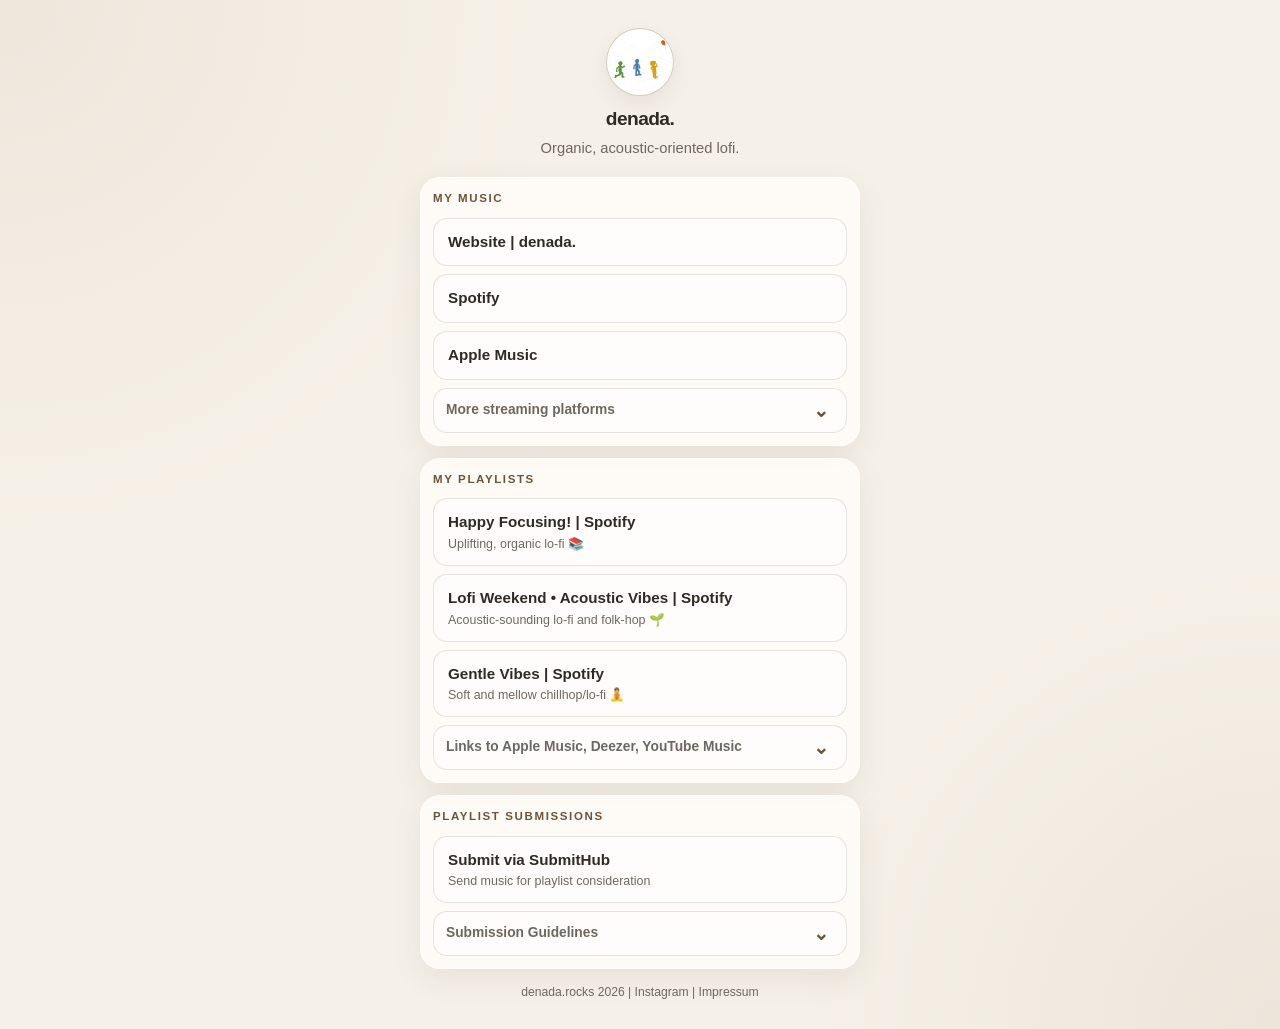
==== hi.html @ 38a76f17 "Update hi.html" ====
<!DOCTYPE html>
<html lang="en">
<head>
  <meta charset="UTF-8" />
  <meta name="viewport" content="width=device-width, initial-scale=1.0" />
  <title>denada. | Links</title>
  <meta name="description" content="Link in bio for denada." />
  <style>
    :root {
      --bg: #f6f1e8;
      --bg-soft: #efe7da;
      --card: rgba(255, 252, 247, 0.86);
      --card-strong: rgba(255, 252, 247, 0.96);
      --text: #2f2a25;
      --muted: #6f675f;
      --line: rgba(47, 42, 37, 0.12);
      --accent: #8b6b4b;
      --accent-dark: #6f5338;
      --shadow: 0 10px 30px rgba(47, 42, 37, 0.08);
      --radius: 20px;
      --radius-sm: 14px;
      --max-width: 440px;
    }

    * {
      box-sizing: border-box;
    }

    html,
    body {
      margin: 0;
      padding: 0;
      min-height: 100%;
    }

    html {
      -webkit-text-size-adjust: 100%;
    }

    body {
      font-family: -apple-system, BlinkMacSystemFont, "Segoe UI", Roboto, Arial, sans-serif;
      background:
        radial-gradient(circle at top left, rgba(139, 107, 75, 0.08), transparent 35%),
        radial-gradient(circle at bottom right, rgba(111, 83, 56, 0.08), transparent 30%),
        var(--bg);
      color: var(--text);
      line-height: 1.5;
      display: flex;
      justify-content: center;
      padding: 18px 14px 28px;
    }

    a {
      color: inherit;
      text-decoration: none;
    }

    .wrap {
      width: 100%;
      max-width: var(--max-width);
    }

    .hero {
      text-align: center;
      padding: 10px 8px 18px;
    }

    .avatar {
      display: block;
      width: 68px;
      height: 68px;
      margin: 0 auto 12px;
      border-radius: 50%;
      object-fit: cover;
      border: 1px solid rgba(47, 42, 37, 0.1);
      box-shadow: 0 8px 20px rgba(47, 42, 37, 0.08);
      background: #e8dfd3;
    }

    h1 {
      margin: 0;
      font-size: 1.2rem;
      line-height: 1.15;
      letter-spacing: -0.03em;
      font-weight: 700;
    }

    .tagline {
      margin: 8px auto 0;
      max-width: 32ch;
      color: var(--muted);
      font-size: 0.92rem;
      line-height: 1.45;
    }

    .sections {
      display: grid;
      gap: 12px;
    }

    .section {
      background: var(--card);
      border: 1px solid rgba(255, 255, 255, 0.55);
      border-radius: var(--radius);
      box-shadow: var(--shadow);
      padding: 12px;
    }

    .section-title {
      margin: 0 0 10px;
      font-size: 0.72rem;
      text-transform: uppercase;
      letter-spacing: 0.14em;
      color: var(--accent-dark);
      font-weight: 700;
    }

    .links {
      display: grid;
      gap: 8px;
    }

    .link,
    .sub-link {
      display: flex;
      align-items: center;
      justify-content: flex-start;
      gap: 12px;
      min-height: 48px;
      padding: 12px 14px;
      border-radius: var(--radius-sm);
      border: 1px solid var(--line);
      background: rgba(255, 255, 255, 0.55);
      color: var(--text);
      font-size: 0.95rem;
      font-weight: 600;
      transition: transform 120ms ease, box-shadow 120ms ease, border-color 120ms ease, background 120ms ease;
      -webkit-tap-highlight-color: transparent;
    }

    .sub-link {
      min-height: 42px;
      padding: 10px 12px;
      font-size: 0.88rem;
      font-weight: 600;
      background: rgba(255, 255, 255, 0.55);
    }

    .link:hover,
    .link:focus-visible,
    .sub-link:hover,
    .sub-link:focus-visible {
      transform: translateY(-1px);
      box-shadow: var(--shadow);
      border-color: rgba(47, 42, 37, 0.18);
      background: #fff;
      outline: none;
    }

    .link:active,
    .sub-link:active {
      transform: translateY(0);
    }

    .link-main {
      display: flex;
      flex-direction: column;
      gap: 2px;
      min-width: 0;
      width: 100%;
    }

    .link-label {
      white-space: nowrap;
      overflow: hidden;
      text-overflow: ellipsis;
    }

    .link-note {
      color: var(--muted);
      font-size: 0.78rem;
      font-weight: 500;
      line-height: 1.35;
    }

    .arrow {
      display: none;
    }

    details {
      border-radius: var(--radius-sm);
    }

    .toggle-summary {
      list-style: none;
      display: flex;
      align-items: center;
      justify-content: space-between;
      gap: 10px;
      min-height: 42px;
      padding: 10px 12px;
      border-radius: var(--radius-sm);
      border: 1px solid var(--line);
      background: rgba(255, 255, 255, 0.55);
      color: var(--muted);
      font-size: 0.86rem;
      font-weight: 600;
      cursor: pointer;
      transition: background 120ms ease, border-color 120ms ease, box-shadow 120ms ease, transform 120ms ease;
    }

    .toggle-summary::-webkit-details-marker {
      display: none;
    }

    .toggle-summary:hover,
    .toggle-summary:focus-visible {
      background: #fff;
      border-color: rgba(47, 42, 37, 0.18);
      box-shadow: var(--shadow);
      transform: translateY(-1px);
      outline: none;
    }

    .toggle-icon {
      display: flex;
      align-items: center;
      justify-content: center;
      flex: 0 0 auto;
      width: 1.4em;
      height: 1.2em;
      color: var(--accent-dark);
      font-size: 1.2rem;
      line-height: 1;
      font-weight: 700;
      transition: transform 160ms ease;
    }

    details[open] .toggle-icon {
      transform: rotate(180deg);
    }

    .toggle-content {
      margin-top: 8px;
      padding: 10px;
      border: 1px solid var(--line);
      border-radius: var(--radius-sm);
      background: rgba(255, 255, 255, 0.55);
    }

    .toggle-text {
      margin: 0 0 8px;
      color: var(--muted);
      font-size: 0.82rem;
      line-height: 1.45;
    }

    .sub-links {
      display: grid;
      gap: 8px;
    }

    .footer {
      text-align: center;
      color: var(--muted);
      font-size: 0.76rem;
      padding: 14px 4px 0;
    }

    @media (max-width: 420px) {
      body {
        padding: 14px 10px 22px;
      }

      .hero {
        padding-bottom: 16px;
      }

      .avatar {
        width: 62px;
        height: 62px;
        margin-bottom: 10px;
      }

      h1 {
        font-size: 1.1rem;
      }

      .tagline {
        font-size: 0.88rem;
      }

      .section {
        padding: 10px;
      }

      .link,
      .sub-link {
        padding-left: 12px;
        padding-right: 12px;
      }

      .toggle-icon {
        font-size: 1.65rem;
      }
    }
  </style>
</head>
<body>
  <main class="wrap">
    <header class="hero">
      <img class="avatar" src="media/This_is_denada_Cover_small.jpg" alt="denada. logo" />
      <h1>denada.</h1>
      <p class="tagline">Organic, acoustic-oriented lofi.</p>
    </header>

    <div class="sections">
      <section class="section" aria-labelledby="music-title">
        <h2 class="section-title" id="music-title">My Music</h2>
        <div class="links">
          <a class="link" href="https://www.denada.rocks/" target="_blank" rel="noopener noreferrer">
            <span class="link-main">
              <span class="link-label">Website | denada.</span>
            </span>
          </a>

          <a class="link" href="https://open.spotify.com/artist/4ZKbNyILNSRRiiLBm8eUz3?si=KdamcO8JQkami3hMb6oAsQ" target="_blank" rel="noopener noreferrer">
            <span class="link-main">
              <span class="link-label">Spotify</span>
            </span>
          </a>

          <a class="link" href="https://music.apple.com/de/artist/denada/1569025652?l=en-GB" target="_blank" rel="noopener noreferrer">
            <span class="link-main">
              <span class="link-label">Apple Music</span>
            </span>
          </a>

          <details>
            <summary class="toggle-summary">
              <span>More streaming platforms</span>
              <span class="toggle-icon">⌄</span>
            </summary>
            <div class="toggle-content">
              <div class="sub-links">
                <a class="sub-link" href="https://deezer.page.link/upo1anz1cdYuNjSo9" target="_blank" rel="noopener noreferrer">
                  <span>Deezer</span>
                </a>

                <a class="sub-link" href="https://www.youtube.com/@denada." target="_blank" rel="noopener noreferrer">
                  <span>YouTube Music</span>
                </a>

                <a class="sub-link" href="https://soundcloud.com/denada-music/" target="_blank" rel="noopener noreferrer">
                  <span>SoundCloud</span>
                </a>

                <a class="sub-link" href="https://www.amazon.de/music/player/artists/B095RS9D66/denada" target="_blank" rel="noopener noreferrer">
                  <span>Amazon Music</span>
                </a>

                <a class="sub-link" href="https://tidal.com/artist/25282285" target="_blank" rel="noopener noreferrer">
                  <span>Tidal</span>
                </a>
              </div>
            </div>
          </details>
        </div>
      </section>

      <section class="section" aria-labelledby="playlists-title">
        <h2 class="section-title" id="playlists-title">My Playlists</h2>
        <div class="links">
          <a class="link" href="https://open.spotify.com/playlist/2yM0Mk5U7EAF8bMwvcjMEy?si=2d8cecace7e74e8d" target="_blank" rel="noopener noreferrer">
            <span class="link-main">
              <span class="link-label">Happy Focusing! | Spotify</span>
              <span class="link-note">Uplifting, organic lo-fi 📚</span>
            </span>
          </a>

          <a class="link" href="https://open.spotify.com/playlist/4GEXdMPntQ0e6gx1YuKI6T?si=d0d2d50a4aef4034" target="_blank" rel="noopener noreferrer">
            <span class="link-main">
              <span class="link-label">Lofi Weekend • Acoustic Vibes | Spotify</span>
              <span class="link-note">Acoustic-sounding lo-fi and folk-hop 🌱</span>
            </span>
          </a>

          <a class="link" href="https://open.spotify.com/playlist/7lrk5fiS1vPyIXCjpr7PGA?si=8436cfe9fa9343f7" target="_blank" rel="noopener noreferrer">
            <span class="link-main">
              <span class="link-label">Gentle Vibes | Spotify</span>
              <span class="link-note">Soft and mellow chillhop/lo-fi 🧘</span>
            </span>
          </a>

          <details>
            <summary class="toggle-summary">
              <span>Links to Apple Music, Deezer, YouTube Music</span>
              <span class="toggle-icon">⌄</span>
            </summary>
            <div class="toggle-content">

              <div class="sub-links">
                <a class="sub-link" href="https://music.apple.com/de/playlist/happy-focusing/pl.u-bVeTKAAYzo?l=en" target="_blank" rel="noopener noreferrer">
                  <span>Happy Focusing! | Apple Music</span>
                </a>

                <a class="sub-link" href="https://music.apple.com/de/playlist/lofi-weekend-acoustic-vibes/pl.u-YmGqFgAAebl?l=en-GB" target="_blank" rel="noopener noreferrer">
                  <span>Lofi Weekend • Acoustic Vibes | Apple Music</span>
                </a>

                <a class="sub-link" href="https://music.apple.com/de/playlist/gentle-vibes/pl.u-YyRCgAAebl?l=en" target="_blank" rel="noopener noreferrer">
                  <span>Gentle Vibes | Apple Music</span>
                </a>

                <a class="sub-link" href="https://denada.rocks/index.html#playlists" target="_blank" rel="noopener noreferrer">
                  <span>Other links (Deezer, Youtube Music)</span>
                </a>
              </div>
            </div>
          </details>
        </div>
      </section>

      <section class="section" aria-labelledby="submissions-title">
        <h2 class="section-title" id="submissions-title">Playlist Submissions</h2>
        <div class="links">
          <a class="link" href="https://www.submithub.com/playlister/denada-rocks" target="_blank" rel="noopener noreferrer">
            <span class="link-main">
              <span class="link-label">Submit via SubmitHub</span>
              <span class="link-note">Send music for playlist consideration</span>
            </span>
          </a>

          <details>
            <summary class="toggle-summary">
              <span>Submission Guidelines</span>
              <span class="toggle-icon">⌄</span>
            </summary>
            <div class="toggle-content">
              <p class="toggle-text">
                Please use SubmitHub (free or paid) to submit your song. Please don't use Instagram or email to send me your songs.<br><br>
                Please note that there is no way to buy your song onto my playlist. In general, I strongly recommend to <b>never pay for guaranteed listings</b>!<br>
                I don't accept AI songs.
              </p>
              <div class="sub-links">
                <a class="sub-link" href="https://www.submithub.com/coupon/happyfocusing" target="_blank" rel="noopener noreferrer">
                  <span>SubmitHub 10 percent discount code (referral link)</span>
                </a>
              </div>
            </div>
          </details>
        </div>
      </section>
    </div>

    <div class="footer">
      <a href="https://www.denada.rocks/" target="_blank" rel="noopener noreferrer">denada.rocks 2026</a> |
      <a href="https://www.instagram.com/denada.rocks" target="_blank" rel="noopener noreferrer">Instagram</a> |
      <a href="https://www.denada.rocks/impressum" target="_blank" rel="noopener noreferrer">Impressum</a>
    </div>
  </main>
</body>
</html>
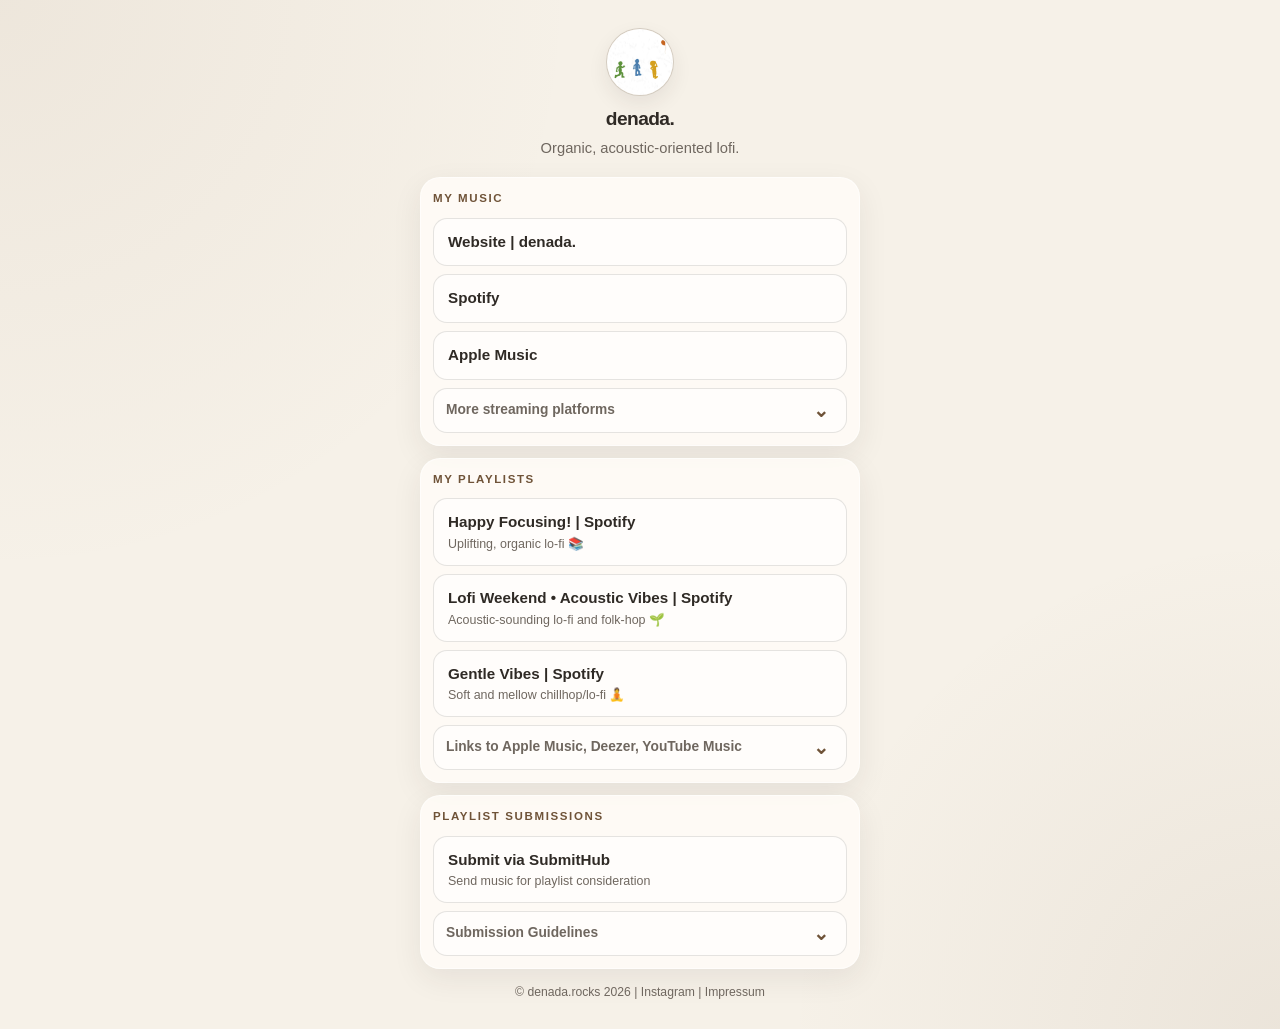
==== commit 6e7f4b8c: "Update hi.html" ====
--- a/hi.html
+++ b/hi.html
@@ -454,7 +454,7 @@
     </div>
 
     <div class="footer">
-      <a href="https://www.denada.rocks/" target="_blank" rel="noopener noreferrer">denada.rocks 2026</a> |
+      <a href="https://www.denada.rocks/" target="_blank" rel="noopener noreferrer">© denada.rocks 2026</a> |
       <a href="https://www.instagram.com/denada.rocks" target="_blank" rel="noopener noreferrer">Instagram</a> |
       <a href="https://www.denada.rocks/impressum" target="_blank" rel="noopener noreferrer">Impressum</a>
     </div>
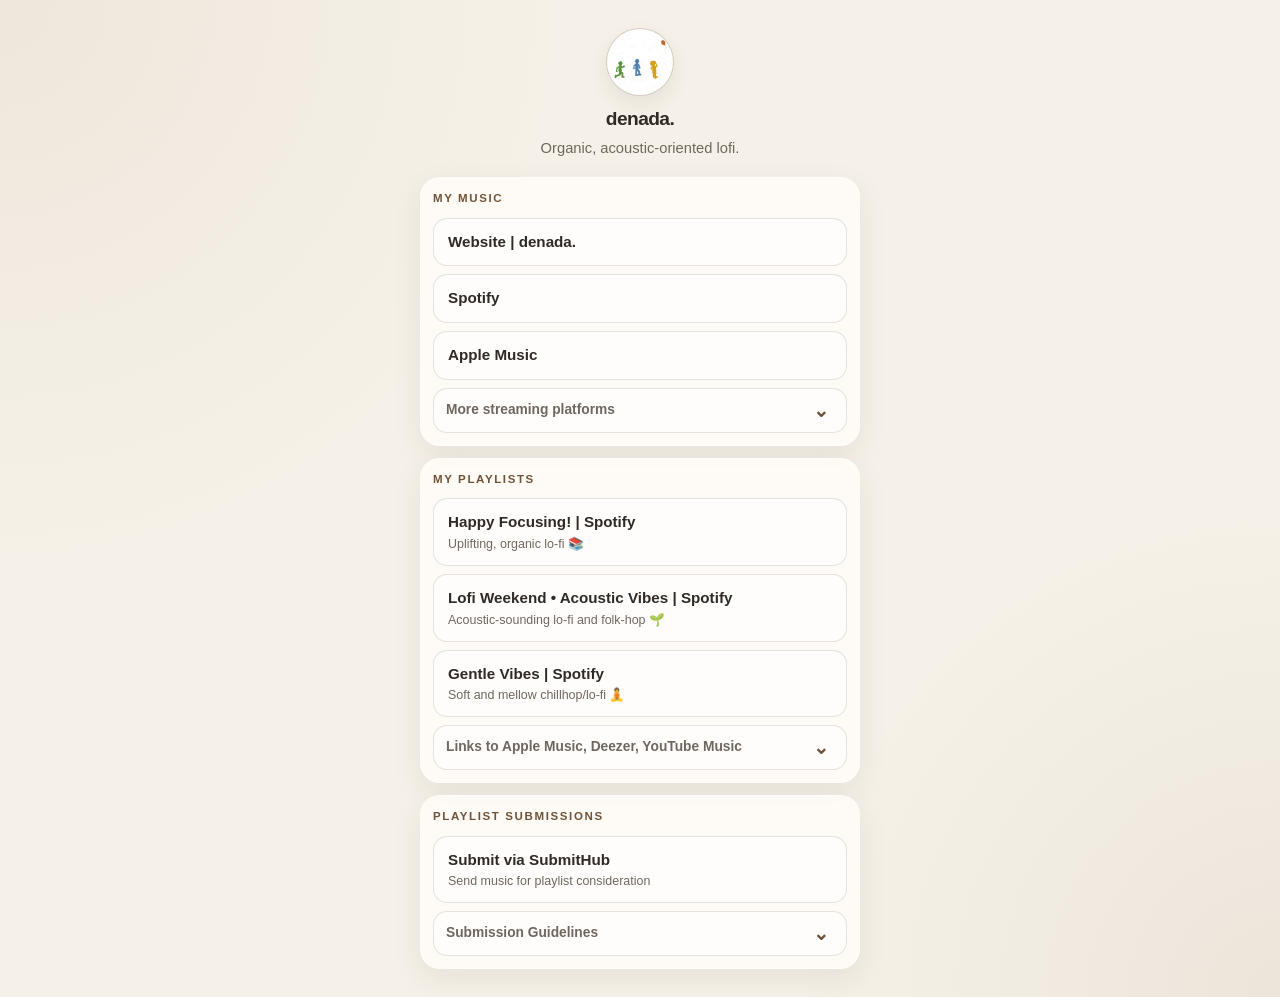
==== commit f841c2ec: "Update hi.html" ====
--- a/hi.html
+++ b/hi.html
@@ -444,7 +444,8 @@
               </p>
               <div class="sub-links">
                 <a class="sub-link" href="https://www.submithub.com/coupon/happyfocusing" target="_blank" rel="noopener noreferrer">
-                  <span>SubmitHub 10 percent discount code (referral link)</span>
+                  <span>SubmitHub 10 percent discount code</span>
+                  <span class="Referral link 🤝</span>
                 </a>
               </div>
             </div>
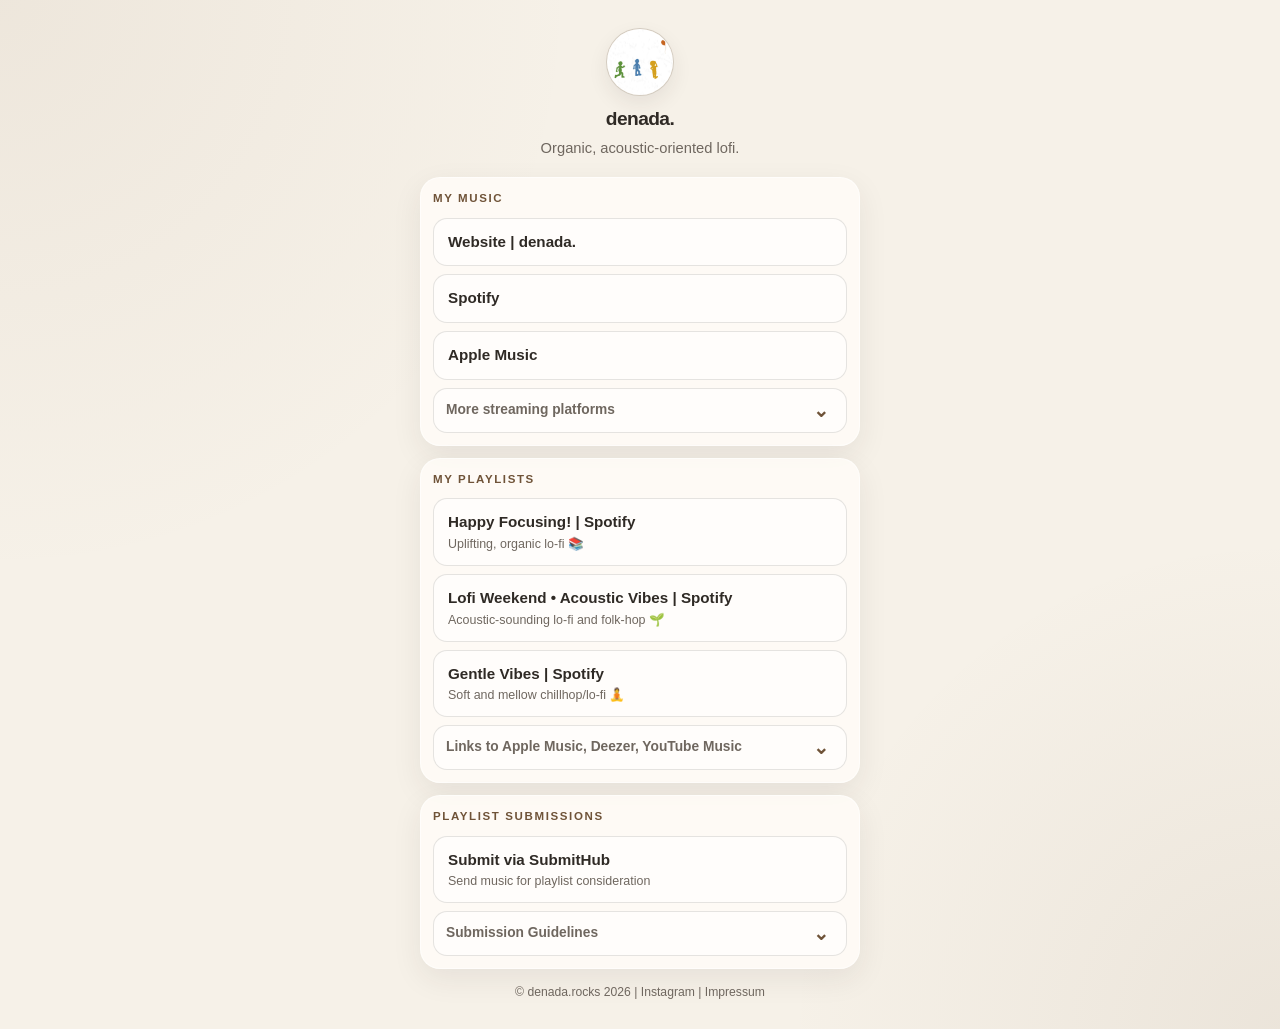
==== commit fc05d892: "Update hi.html" ====
--- a/hi.html
+++ b/hi.html
@@ -445,7 +445,7 @@
               <div class="sub-links">
                 <a class="sub-link" href="https://www.submithub.com/coupon/happyfocusing" target="_blank" rel="noopener noreferrer">
                   <span>SubmitHub 10 percent discount code</span>
-                  <span class="Referral link 🤝</span>
+                  <span class="link-note">Referral link 🤝</span>
                 </a>
               </div>
             </div>
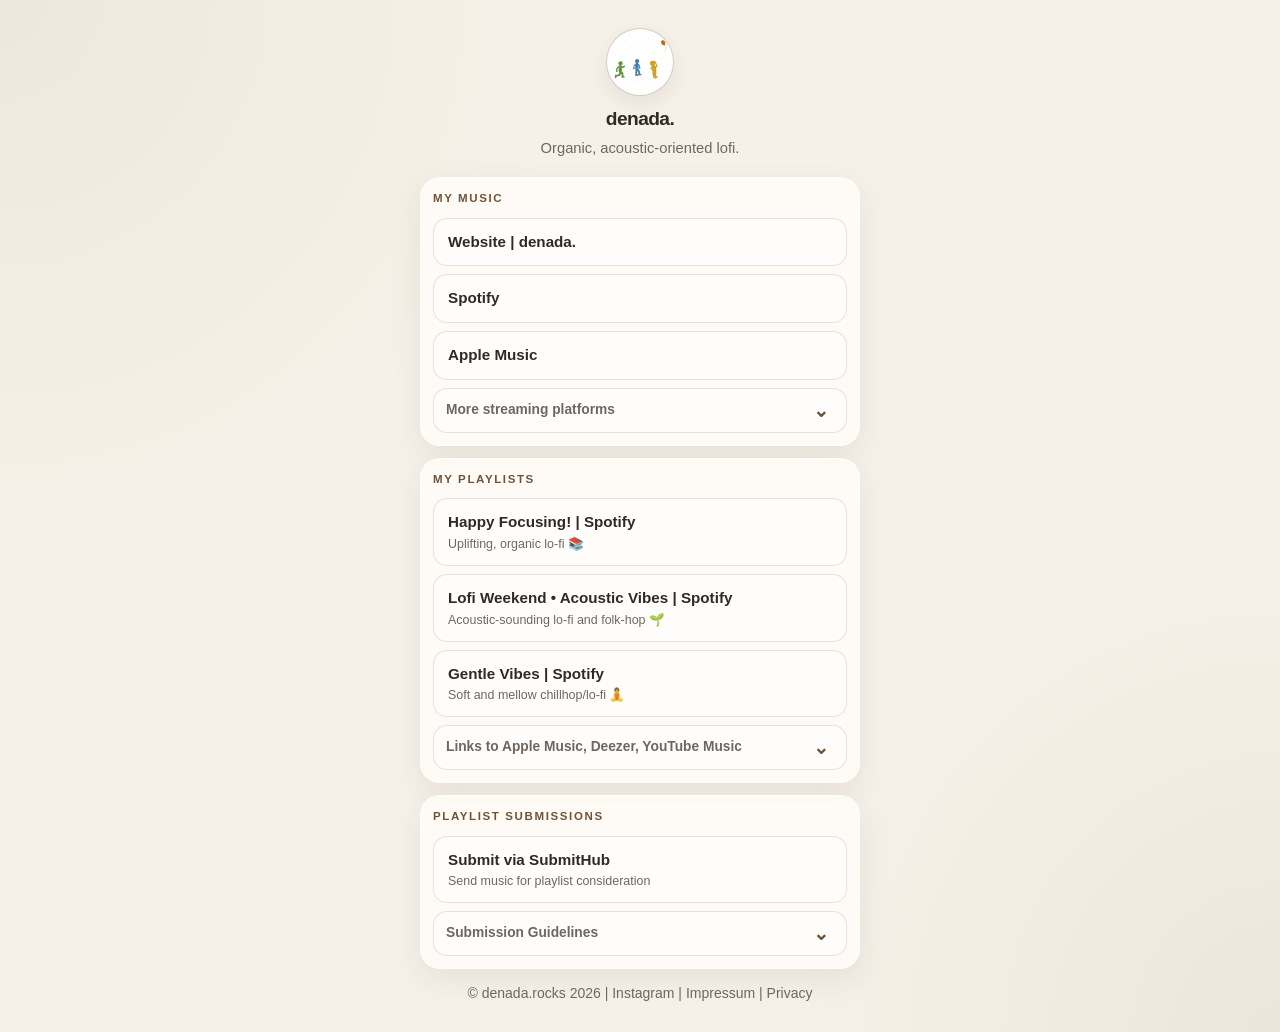
==== commit fba1e816: "fixes, impressum, media compression" ====
--- a/hi.html
+++ b/hi.html
@@ -4,7 +4,16 @@
   <meta charset="UTF-8" />
   <meta name="viewport" content="width=device-width, initial-scale=1.0" />
   <title>denada. | Links</title>
-  <meta name="description" content="Link in bio for denada." />
+  <meta name="description" content="Official music, playlists, and submission links for denada." />
+  <meta name="theme-color" content="#f6f1e8" />
+  <link rel="canonical" href="https://denada.rocks/hi" />
+  <link rel="icon" href="media/favicon.png" type="image/png" />
+  <meta property="og:type" content="website" />
+  <meta property="og:title" content="denada. | Links" />
+  <meta property="og:description" content="Official music, playlists, and submission links for denada." />
+  <meta property="og:url" content="https://denada.rocks/hi" />
+  <meta property="og:image" content="https://denada.rocks/media/og-denada.jpg" />
+  <meta name="twitter:card" content="summary_large_image" />
   <style>
     :root {
       --bg: #f6f1e8;
@@ -263,7 +272,7 @@
     .footer {
       text-align: center;
       color: var(--muted);
-      font-size: 0.76rem;
+      font-size: 0.875rem;
       padding: 14px 4px 0;
     }
 
@@ -309,7 +318,7 @@
 <body>
   <main class="wrap">
     <header class="hero">
-      <img class="avatar" src="media/This_is_denada_Cover_small.jpg" alt="denada. logo" />
+      <img class="avatar" src="media/This_is_denada_Cover_small.webp" srcset="media/This_is_denada_Cover_small-256.webp 256w, media/This_is_denada_Cover_small.webp 512w" sizes="68px" width="512" height="512" decoding="async" alt="denada. logo" />
       <h1>denada.</h1>
       <p class="tagline">Organic, acoustic-oriented lofi.</p>
     </header>
@@ -442,12 +451,6 @@
                 Please note that there is no way to buy your song onto my playlist. In general, I strongly recommend to <b>never pay for guaranteed listings</b>!<br>
                 I don't accept AI songs.
               </p>
-              <div class="sub-links">
-                <a class="sub-link" href="https://www.submithub.com/coupon/happyfocusing" target="_blank" rel="noopener noreferrer">
-                  <span>SubmitHub 10 percent discount code</span>
-                  <span class="link-note">Referral link 🤝</span>
-                </a>
-              </div>
             </div>
           </details>
         </div>
@@ -457,7 +460,8 @@
     <div class="footer">
       <a href="https://www.denada.rocks/" target="_blank" rel="noopener noreferrer">© denada.rocks 2026</a> |
       <a href="https://www.instagram.com/denada.rocks" target="_blank" rel="noopener noreferrer">Instagram</a> |
-      <a href="https://www.denada.rocks/impressum" target="_blank" rel="noopener noreferrer">Impressum</a>
+      <a href="https://www.denada.rocks/impressum.html#impressum">Impressum</a> |
+      <a href="https://www.denada.rocks/impressum.html#privacy">Privacy</a>
     </div>
   </main>
 </body>
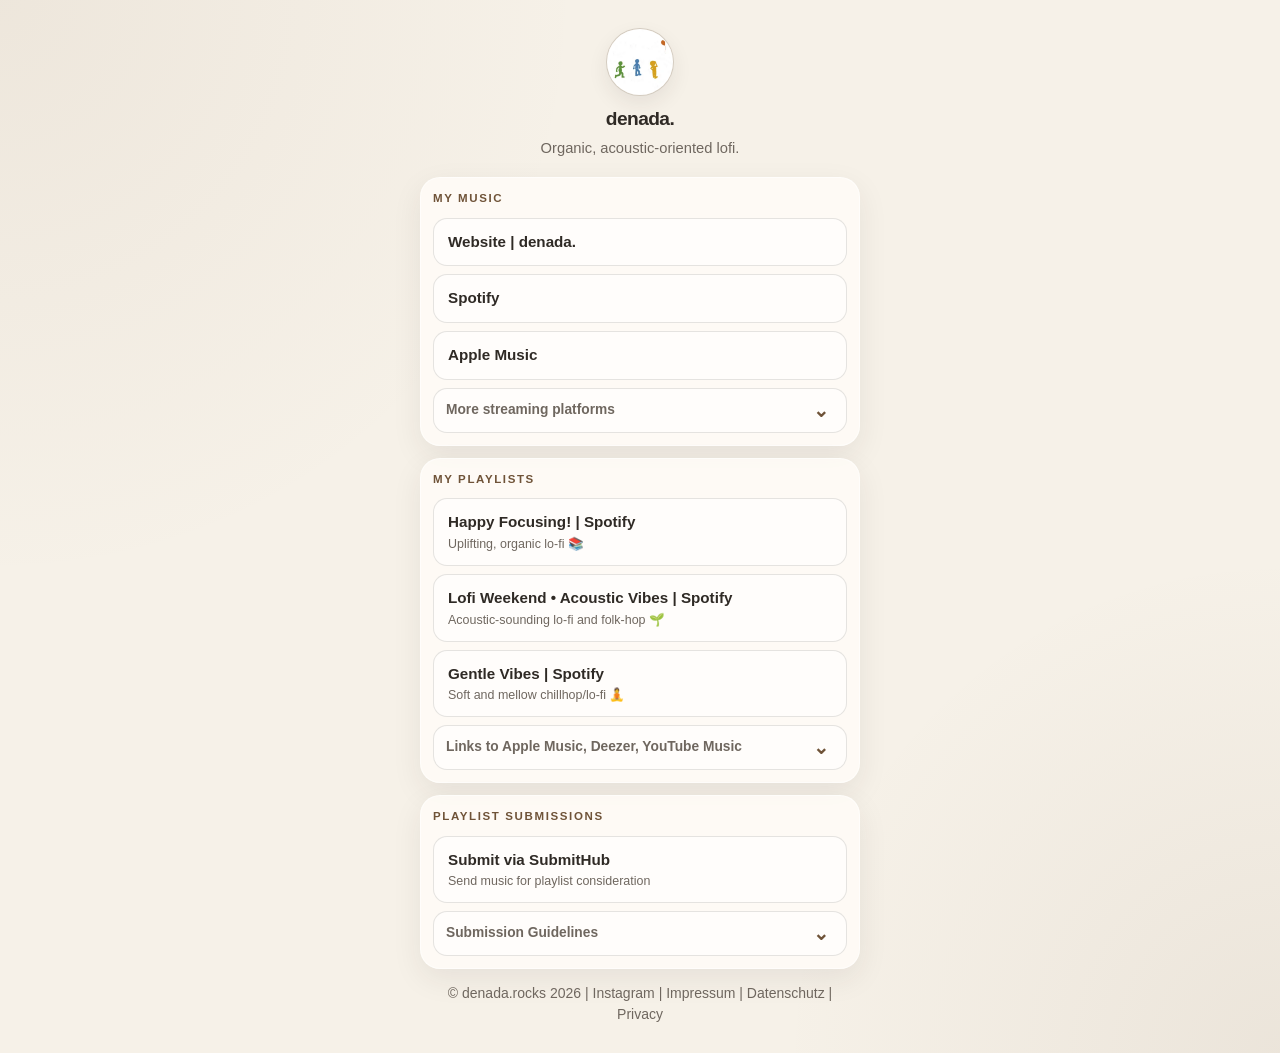
==== commit dc78832e: "impressum deutsch" ====
--- a/hi.html
+++ b/hi.html
@@ -14,6 +14,9 @@
   <meta property="og:url" content="https://denada.rocks/hi" />
   <meta property="og:image" content="https://denada.rocks/media/og-denada.jpg" />
   <meta name="twitter:card" content="summary_large_image" />
+  <meta name="twitter:title" content="denada. | Links" />
+  <meta name="twitter:description" content="Official music, playlists, and submission links for denada." />
+  <meta name="twitter:image" content="https://denada.rocks/media/og-denada.jpg" />
   <style>
     :root {
       --bg: #f6f1e8;
@@ -156,14 +159,20 @@
     }
 
     .link:hover,
-    .link:focus-visible,
     .sub-link:hover,
-    .sub-link:focus-visible {
+    .toggle-summary:hover {
       transform: translateY(-1px);
       box-shadow: var(--shadow);
       border-color: rgba(47, 42, 37, 0.18);
       background: #fff;
-      outline: none;
+    }
+
+    .link:focus-visible,
+    .sub-link:focus-visible,
+    .toggle-summary:focus-visible,
+    .footer a:focus-visible {
+      outline: 3px solid rgba(111, 83, 56, 0.58);
+      outline-offset: 3px;
     }
 
     .link:active,
@@ -222,13 +231,11 @@
       display: none;
     }
 
-    .toggle-summary:hover,
-    .toggle-summary:focus-visible {
+    .toggle-summary:hover {
       background: #fff;
       border-color: rgba(47, 42, 37, 0.18);
       box-shadow: var(--shadow);
       transform: translateY(-1px);
-      outline: none;
     }
 
     .toggle-icon {
@@ -327,7 +334,7 @@
       <section class="section" aria-labelledby="music-title">
         <h2 class="section-title" id="music-title">My Music</h2>
         <div class="links">
-          <a class="link" href="https://www.denada.rocks/" target="_blank" rel="noopener noreferrer">
+          <a class="link" href="https://denada.rocks/" target="_blank" rel="noopener noreferrer">
             <span class="link-main">
               <span class="link-label">Website | denada.</span>
             </span>
@@ -421,7 +428,7 @@
                   <span>Gentle Vibes | Apple Music</span>
                 </a>
 
-                <a class="sub-link" href="https://denada.rocks/index.html#playlists" target="_blank" rel="noopener noreferrer">
+                <a class="sub-link" href="https://denada.rocks/#playlists" target="_blank" rel="noopener noreferrer">
                   <span>Other links (Deezer, Youtube Music)</span>
                 </a>
               </div>
@@ -458,10 +465,11 @@
     </div>
 
     <div class="footer">
-      <a href="https://www.denada.rocks/" target="_blank" rel="noopener noreferrer">© denada.rocks 2026</a> |
+      <a href="https://denada.rocks/" target="_blank" rel="noopener noreferrer">© denada.rocks 2026</a> |
       <a href="https://www.instagram.com/denada.rocks" target="_blank" rel="noopener noreferrer">Instagram</a> |
-      <a href="https://www.denada.rocks/impressum.html#impressum">Impressum</a> |
-      <a href="https://www.denada.rocks/impressum.html#privacy">Privacy</a>
+      <a href="https://denada.rocks/impressum-de.html#impressum">Impressum</a> |
+      <a href="https://denada.rocks/impressum-de.html#privacy">Datenschutz</a> |
+      <a href="https://denada.rocks/impressum.html#privacy">Privacy</a>
     </div>
   </main>
 </body>
